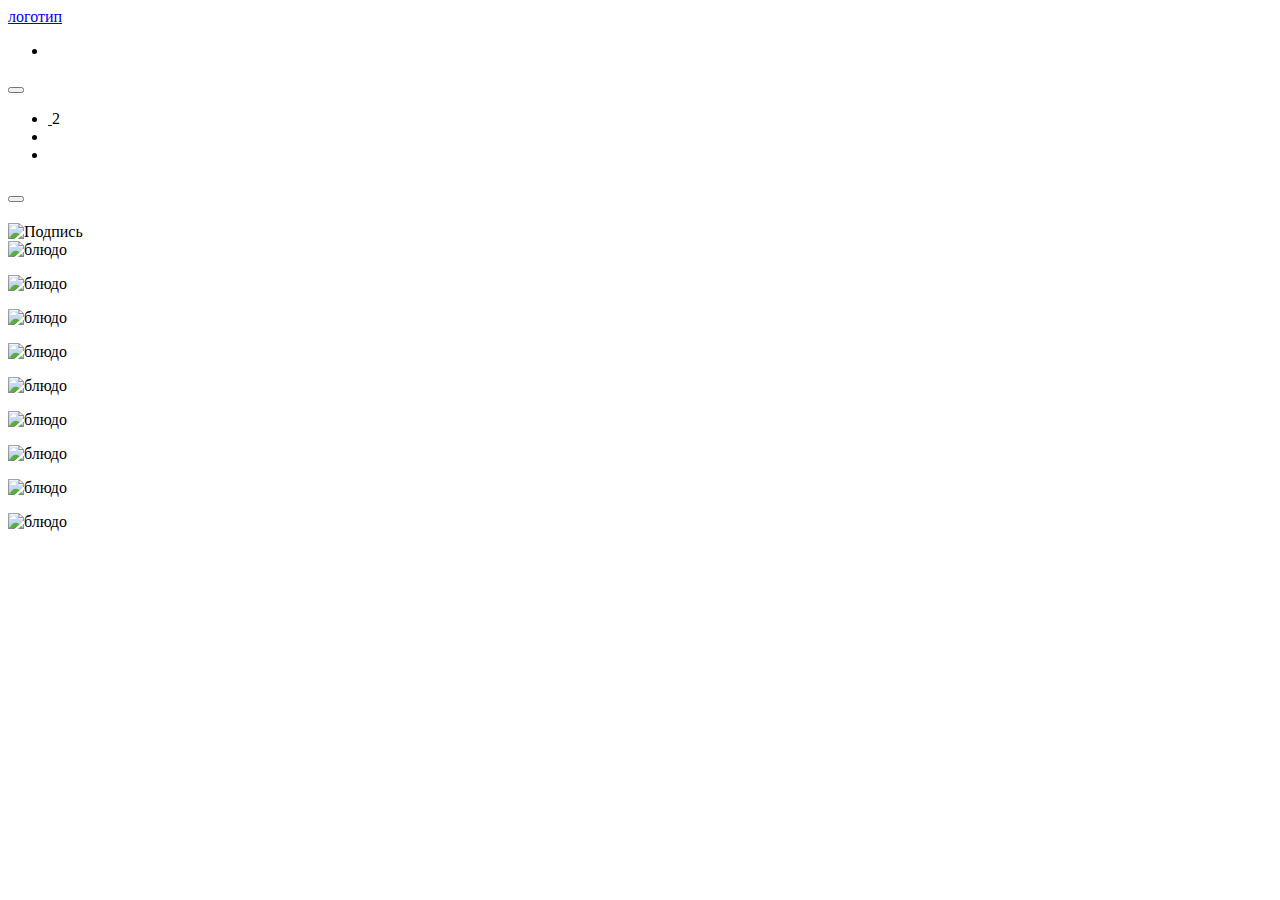
==== index.html @ 9a44a6b9 "add lesson51" ====
<!DOCTYPE html>
<html lang="ru">

<head>
    <meta charset="UTF-8">
    <meta name="viewport" content="width=device-width, initial-scale=1.0">
    <title>Домашка по Бэм</title>
</head>

<body>
    <header class="main-header">
        <div class="container">
            <a href="#" class="header-logo">логотип</a>
            <img src="" alt="">
            <nav class="header-menu">
                <ul class="header-menu-list">
                    <li>
                        <a class="header_menu_link header_menu_link--active" href="#"></a>
                        <a class="header_menu_link header_menu_link--active" href="#"></a>
                        <a class="header_menu_link header_menu_link--active" href="#"></a>
                        <a class="header_menu_link header_menu_link--active" href="#"></a>
                        <a class="header_menu_link header_menu_link--active" href="#"></a>
                        <a class="header_menu_link header_menu_link--active" href="#"></a>
                        <a class="header_menu_link header_menu_link--active" href="#"></a>
                        <a class="header_menu_link header_menu_link--active" href="#"></a>
                        <a class="header_menu_link header_menu_link--active" href="#"></a>
                    </li>
                </ul>
                <div class="header-user-nav">
                    <button class="header-button" type="button">
                    </button>
                    <div class="header-controls">
                        <ul class="header-controls-nav">
                            <li class="header-controls-icon">
                                <a href="#" class="header-controls-link">
                                    <img src="" alt="">
                                </a>
                                <span>2</span>
                            </li>
                            <li class="header-controls-icon">
                                <a href="#" class="header-controls-link">
                                    <img src="" alt="">
                                </a>
                            </li>
                            <li class="header-controls-icon">
                                <a href="#" class="header-controls-link">
                                    <img src="" alt="">
                                </a>
                            </li>

                        </ul>
                    </div>
                </div>
            </nav>
        </div>
    </header>
    <section class="welcome">
        <div class="container">
            <p class="welcome_subtitle"></p>
            <h1 class="welcome_title"></h1>
            <p class="welcome_text"></p>
            <button class="welcome_button welcome_button--active"></button>
        </div class="container">
    </section>
    <section class="about">
        <div class="about_container">
            <p class="about_subtitle"></p>
            <h2 class="about_title"></h2>
            <p class="about_text"></p>
            <img src="#" alt="Подпись">
        </div>
        <div class="about_dishes">
            <img src="#" alt="блюдо">
            <p class="about_article_text"></p>
        </div>
        <div class="about_dishes">
            <img src="#" alt="блюдо">
            <p class="about_article_text"></p>
        </div>
        <div class="about_dishes">
            <img src="#" alt="блюдо">
            <p class="about_article_text"></p>
        </div>
        <div class="about_dishes">
            <img src="#" alt="блюдо">
            <p class="about_article_text"></p>
        </div>
        <div class="about_dishes">
            <img src="#" alt="блюдо">
            <p class="about_article_text"></p>
        </div>
        <div class="about_dishes">
            <img src="#" alt="блюдо">
            <p class="about_article_text"></p>
        </div>
        <div class="about_dishes">
            <img src="#" alt="блюдо">
            <p class="about_article_text"></p>
        </div>
        <div class="about_dishes">
            <img src="#" alt="блюдо">
            <p class="about_article_text"></p>
        </div>
        <div class="about_dishes">
            <img src="#" alt="блюдо">
            <p class="about_article_text"></p>
        </div>
    </section>
</body>

</html>
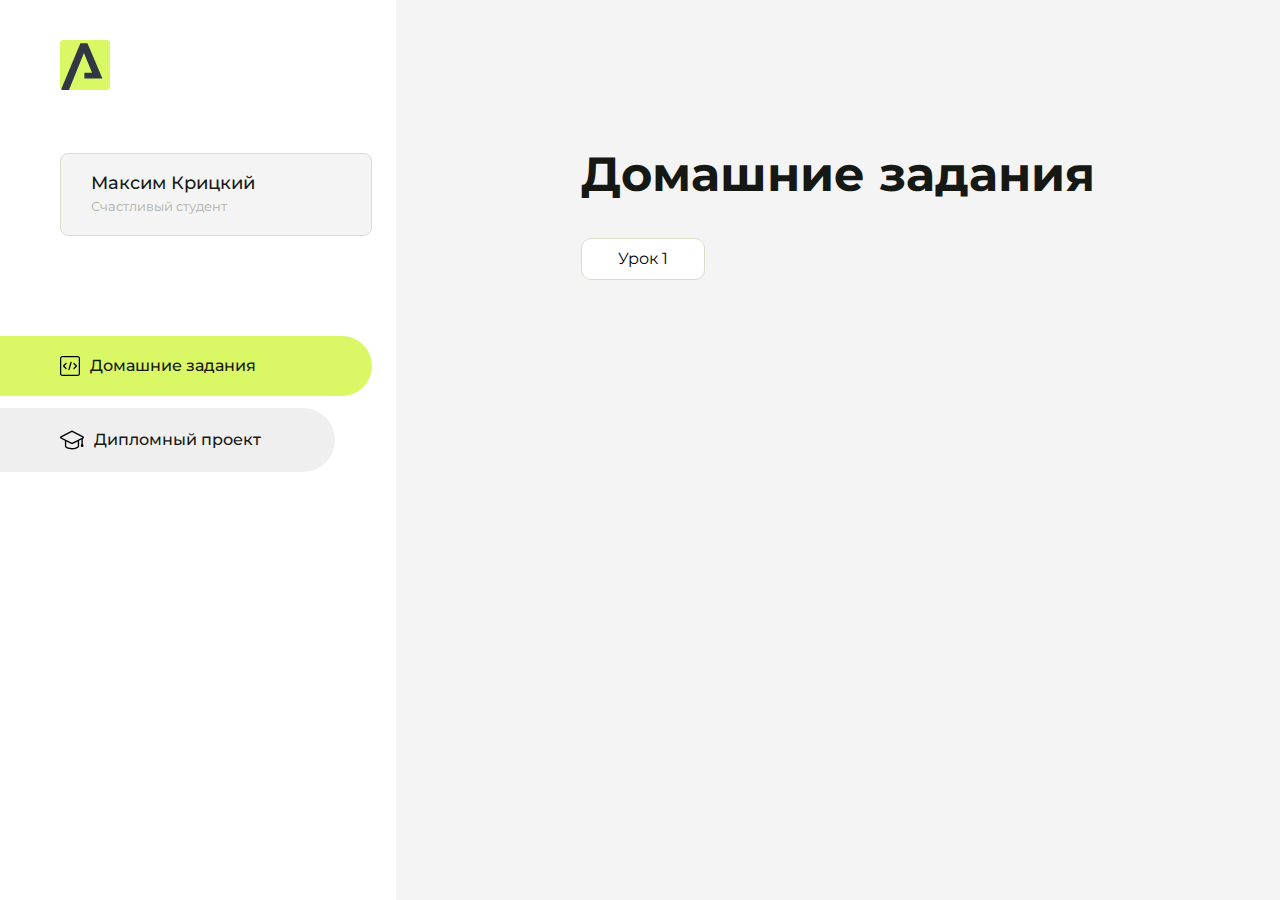
==== commit 3dd78796: "add index.html" ====
--- a/index.html
+++ b/index.html
@@ -1,111 +1,117 @@
 <!DOCTYPE html>
-<html lang="ru">
-
+<html lang="en">
 <head>
     <meta charset="UTF-8">
     <meta name="viewport" content="width=device-width, initial-scale=1.0">
-    <title>Домашка по Бэм</title>
+    <title>Домашняя работа</title>
+    <link rel="shortcut icon" href="src/logo.ico" type="image/x-icon">
+    <link rel="preconnect" href="https://fonts.googleapis.com">
+    <link rel="preconnect" href="https://fonts.gstatic.com" crossorigin>
+    <link href="https://fonts.googleapis.com/css2?family=Montserrat:wght@400;500;700&family=Rubik:wght@500&display=swap"
+          rel="stylesheet">
+    <link rel="stylesheet" href="src/style.css">
 </head>
+<body id="body">
+<div class="overlay" id="overlay"></div>
+<div class="layout">
+    <div class="burger" id="burger">
+        <svg viewBox="0 0 24 24" fill="none" xmlns="http://www.w3.org/2000/svg">
+            <g id="SVGRepo_bgCarrier" stroke-width="0"></g>
+            <g id="SVGRepo_tracerCarrier" stroke-linecap="round" stroke-linejoin="round"></g>
+            <g id="SVGRepo_iconCarrier">
+                <path d="M4 18L20 18" stroke="#DAF765" stroke-width="2" stroke-linecap="round"></path>
+                <path d="M4 12L20 12" stroke="#DAF765" stroke-width="2" stroke-linecap="round"></path>
+                <path d="M4 6L20 6" stroke="#DAF765" stroke-width="2" stroke-linecap="round"></path>
+            </g>
+        </svg>
+    </div>
+    <aside class="sidebar" id="sidebar">
+        <div class="sidebar__inner">
+            <div class="logo">
+                <svg width="50" height="50" viewBox="0 0 50 50" fill="none" xmlns="http://www.w3.org/2000/svg">
+                    <g clip-path="url(#clip0_513_74730)">
+                        <path d="M46.17 -0.257004H3.83C1.57281 -0.257004 -0.257 1.57281 -0.257 3.83V46.17C-0.257 48.4272 1.57281 50.257 3.83 50.257H46.17C48.4272 50.257 50.257 48.4272 50.257 46.17V3.83C50.257 1.57281 48.4272 -0.257004 46.17 -0.257004Z"
+                              fill="#DAF765"/>
+                        <path d="M24.375 38.4H42.461L27.441 3.1585H20.4355C20.4355 3.1585 6.7895 35.881 1.1945 49.294C2.015 50.0275 3.0945 50.257 3.6945 50.257H8.8445L23.954 13.07L32.0465 32.8285H24.375V38.4Z"
+                              fill="#323843"/>
+                    </g>
+                    <defs>
+                        <clipPath id="clip0_513_74730">
+                            <rect width="50" height="50" fill="white"/>
+                        </clipPath>
+                    </defs>
+                </svg>
+            </div>
+            <div class="sidebar__user">
+                <div class="sidebar__name">Максим Крицкий</div>
+                <div class="sidebar__text">Счастливый студент</div>
+            </div>
+            <div class="sidebar__tabs">
+                <div class="sidebar__item">
+                    <button class="sidebar__button active" id="tasks">
+                        <svg xmlns="http://www.w3.org/2000/svg" width="20" height="20" viewBox="0 0 20 20" fill="none">
+                            <g clip-path="url(#clip0_704_74543)">
+                                <path d="M17.7083 20H2.29167C1.0275 20 0 18.9725 0 17.7083V2.29167C0 1.0275 1.0275 0 2.29167 0H17.7083C18.9725 0 20 1.0275 20 2.29167V17.7083C20 18.9725 18.9725 20 17.7083 20ZM2.29167 1.25C1.7175 1.25 1.25 1.7175 1.25 2.29167V17.7083C1.25 18.2825 1.7175 18.75 2.29167 18.75H17.7083C18.2825 18.75 18.75 18.2825 18.75 17.7083V2.29167C18.75 1.7175 18.2825 1.25 17.7083 1.25H2.29167Z"
+                                      fill="black"/>
+                                <path d="M6.04167 13.125C5.88167 13.125 5.72167 13.0642 5.6 12.9417L3.1 10.4417C2.85583 10.1975 2.85583 9.80167 3.1 9.5575L5.6 7.0575C5.84417 6.81333 6.24 6.81333 6.48417 7.0575C6.72833 7.30167 6.72833 7.6975 6.48417 7.94167L4.42583 10L6.48417 12.0583C6.72833 12.3025 6.72833 12.6983 6.48417 12.9425C6.36167 13.0642 6.20167 13.125 6.04167 13.125Z"
+                                      fill="black"/>
+                                <path d="M8.95833 14.1667C8.9 14.1667 8.84 14.1583 8.78167 14.1417C8.45083 14.0442 8.26083 13.6967 8.35833 13.3658L10.4417 6.28251C10.5392 5.95084 10.8892 5.76417 11.2175 5.85917C11.5483 5.95667 11.7383 6.30417 11.6408 6.63501L9.5575 13.7183C9.47833 13.9908 9.22833 14.1667 8.95833 14.1667Z"
+                                      fill="black"/>
+                                <path d="M13.9583 13.125C13.7983 13.125 13.6383 13.0642 13.5167 12.9417C13.2725 12.6975 13.2725 12.3017 13.5167 12.0575L15.575 9.99916L13.5167 7.94083C13.2725 7.69666 13.2725 7.30083 13.5167 7.05666C13.7608 6.81249 14.1567 6.81249 14.4008 7.05666L16.9008 9.55666C17.145 9.80083 17.145 10.1967 16.9008 10.4408L14.4008 12.9408C14.2783 13.0642 14.1183 13.125 13.9583 13.125Z"
+                                      fill="black"/>
+                            </g>
+                            <defs>
+                                <clipPath id="clip0_704_74543">
+                                    <rect width="20" height="20" fill="white"/>
+                                </clipPath>
+                            </defs>
+                        </svg>
+                        <span>Домашние задания</span></button>
+                </div>
+                <div class="sidebar__item">
+                    <button class="sidebar__button" id="diplom">
+                        <svg xmlns="http://www.w3.org/2000/svg" width="24" height="24" viewBox="0 0 24 24" fill="none">
+                            <g clip-path="url(#clip0_704_74553)">
+                                <path d="M23.2628 10.5971C23.7176 10.365 24 9.90375 24 9.39337C24 8.883 23.7176 8.42175 23.2628 8.18962L12.6135 2.75362C12.2291 2.55824 11.7705 2.55787 11.3854 2.75399L0.736875 8.19C0.282375 8.42175 0 8.883 0 9.39337C0 9.90375 0.282375 10.365 0.736875 10.5971L4.89038 12.7177V18.2074C4.89038 19.8154 8.412 21.393 12 21.393C15.5884 21.393 19.1096 19.815 19.1096 18.2074V12.7174L21.4609 11.517V15.8017L20.901 17.2305C20.7409 17.6389 20.7934 18.0994 21.0405 18.4616C21.2876 18.8246 21.6979 19.041 22.1366 19.041C22.5754 19.041 22.9852 18.8246 23.2324 18.462C23.4795 18.099 23.532 17.6385 23.3719 17.2301L22.8124 15.8021V10.827L23.2628 10.5971ZM17.7623 18.1721C17.6198 18.6375 15.3491 20.0419 12 20.0419C8.65088 20.0419 6.38025 18.6375 6.2415 18.2074V12.3037L6.23887 12.3019C6.23812 12.057 6.1065 11.8207 5.87325 11.7019L1.3515 9.39337L12 3.95737L22.6489 9.39337L12 14.8294L5.87325 11.7019C5.54063 11.5331 4.6695 11.6674 4.5 12C4.33012 12.3322 4.55813 12.5479 4.89038 12.7177L11.3857 16.0331C11.5781 16.1314 11.7889 16.1805 12 16.1805C12.2107 16.1805 12.4222 16.1314 12.6146 16.0331L17.7593 13.407L17.7623 18.1721Z"
+                                      fill="black"/>
+                            </g>
+                            <defs>
+                                <clipPath id="clip0_704_74553">
+                                    <rect width="24" height="24" fill="white"/>
+                                </clipPath>
+                            </defs>
+                        </svg>
+                        <span>Дипломный проект</span></button>
+                </div>
+            </div>
+        </div>
 
-<body>
-    <header class="main-header">
+    </aside>
+    <div class="content">
         <div class="container">
-            <a href="#" class="header-logo">логотип</a>
-            <img src="" alt="">
-            <nav class="header-menu">
-                <ul class="header-menu-list">
-                    <li>
-                        <a class="header_menu_link header_menu_link--active" href="#"></a>
-                        <a class="header_menu_link header_menu_link--active" href="#"></a>
-                        <a class="header_menu_link header_menu_link--active" href="#"></a>
-                        <a class="header_menu_link header_menu_link--active" href="#"></a>
-                        <a class="header_menu_link header_menu_link--active" href="#"></a>
-                        <a class="header_menu_link header_menu_link--active" href="#"></a>
-                        <a class="header_menu_link header_menu_link--active" href="#"></a>
-                        <a class="header_menu_link header_menu_link--active" href="#"></a>
-                        <a class="header_menu_link header_menu_link--active" href="#"></a>
+            <div class="content__block" id="tasksBlock">
+                <div class="content__title">Домашние задания</div>
+                <ul class="content__list">
+                    <li class="content__list-item">
+                        <a href="lessones/lesson.html">Урок 1</a>
                     </li>
                 </ul>
-                <div class="header-user-nav">
-                    <button class="header-button" type="button">
-                    </button>
-                    <div class="header-controls">
-                        <ul class="header-controls-nav">
-                            <li class="header-controls-icon">
-                                <a href="#" class="header-controls-link">
-                                    <img src="" alt="">
-                                </a>
-                                <span>2</span>
-                            </li>
-                            <li class="header-controls-icon">
-                                <a href="#" class="header-controls-link">
-                                    <img src="" alt="">
-                                </a>
-                            </li>
-                            <li class="header-controls-icon">
-                                <a href="#" class="header-controls-link">
-                                    <img src="" alt="">
-                                </a>
-                            </li>
-
-                        </ul>
+            </div>
+            <div class="content__block hidden" id="diplomBlock">
+                <div class="content__title">Дипломный проект</div>
+                <div class="content__list-diplom">
+                    <a href="lessones/lesson.html">Ссылка на ДЗ</a>
+                </div>
+                <div class="content__decor">
+                    <div class="content__decor-text">Давай проверим, чему ты научился!</div>
+                    <div class="content__decor-img">
+                        <img src="src/decor.png" alt="decor">
                     </div>
                 </div>
-            </nav>
+            </div>
         </div>
-    </header>
-    <section class="welcome">
-        <div class="container">
-            <p class="welcome_subtitle"></p>
-            <h1 class="welcome_title"></h1>
-            <p class="welcome_text"></p>
-            <button class="welcome_button welcome_button--active"></button>
-        </div class="container">
-    </section>
-    <section class="about">
-        <div class="about_container">
-            <p class="about_subtitle"></p>
-            <h2 class="about_title"></h2>
-            <p class="about_text"></p>
-            <img src="#" alt="Подпись">
-        </div>
-        <div class="about_dishes">
-            <img src="#" alt="блюдо">
-            <p class="about_article_text"></p>
-        </div>
-        <div class="about_dishes">
-            <img src="#" alt="блюдо">
-            <p class="about_article_text"></p>
-        </div>
-        <div class="about_dishes">
-            <img src="#" alt="блюдо">
-            <p class="about_article_text"></p>
-        </div>
-        <div class="about_dishes">
-            <img src="#" alt="блюдо">
-            <p class="about_article_text"></p>
-        </div>
-        <div class="about_dishes">
-            <img src="#" alt="блюдо">
-            <p class="about_article_text"></p>
-        </div>
-        <div class="about_dishes">
-            <img src="#" alt="блюдо">
-            <p class="about_article_text"></p>
-        </div>
-        <div class="about_dishes">
-            <img src="#" alt="блюдо">
-            <p class="about_article_text"></p>
-        </div>
-        <div class="about_dishes">
-            <img src="#" alt="блюдо">
-            <p class="about_article_text"></p>
-        </div>
-        <div class="about_dishes">
-            <img src="#" alt="блюдо">
-            <p class="about_article_text"></p>
-        </div>
-    </section>
+    </div>
+</div>
+<script src="src/index.js"></script>
 </body>
-
-</html>+</html>
--- a/src/style.css
+++ b/src/style.css
@@ -0,0 +1,292 @@
+
+*{padding: 0;margin: 0;border: 0;}
+*,*:before,*:after{-webkit-box-sizing: border-box;box-sizing: border-box;}
+:focus,:active{outline: none;}
+a:focus,a:active{outline: none;}
+nav,footer,header,aside{display: block;}
+html,body{
+    height:100%;width:100%;
+    font-size:100%;line-height:1;-ms-text-size-adjust:100%;-moz-text-size-adjust:100%;-webkit-text-size-adjust:100%;}
+input,button,textarea{font-family:inherit;}
+input::-ms-clear{display: none;}
+button{cursor: pointer;}
+button::-moz-focus-inner{padding:0;border:0;}
+a,a:visited{text-decoration: none;}
+a:hover{text-decoration: none;}
+ul li{list-style: none;}
+img{vertical-align: top;}
+h1,h2,h3,h4,h5,h6{font-size:inherit;font-weight: inherit;}
+a{color:inherit;}
+
+
+
+body {
+    font-family: "Montserrat",SansSerif;
+    color: black;
+}
+
+body.overflow {
+    overflow: hidden;
+}
+
+
+
+.layout {
+    display: -webkit-box;
+    display: -ms-flexbox;
+    display: flex;
+    min-height: 100vh;
+}
+
+.sidebar {
+    padding: 40px 24px 40px 0;
+    -ms-flex-negative: 0;
+    flex-shrink: 0;
+    background-color: white;
+}
+
+
+
+.content {
+    -webkit-box-flex: 1;
+    -ms-flex-positive: 1;
+    flex-grow: 1;
+    background-color: #F4F4F4;
+}
+
+.container {
+    display: -webkit-box;
+    display: -ms-flexbox;
+    display: flex;
+    -webkit-box-orient: vertical;
+    -webkit-box-direction: normal;
+    -ms-flex-direction: column;
+    flex-direction: column;
+    -webkit-box-pack: center;
+    -ms-flex-pack: center;
+    justify-content: center;
+    -webkit-box-align: center;
+    -ms-flex-align: center;
+    align-items: center;
+    padding: 150px 60px 80px 60px;
+}
+
+
+.logo {
+    margin-left: 60px;
+    margin-bottom: 60px;
+}
+
+.sidebar__user {
+    background-color: #F4F4F4;
+    padding: 20px 30px;
+    margin-left: 60px;
+    margin-bottom: 100px;
+    border-radius: 8px;
+    border: 1px solid #DADEC9;
+}
+
+.sidebar__name {
+    color:#161814;
+    font-size: 18px;
+    font-weight: 500;
+    margin-bottom: 6px;
+}
+
+.sidebar__text {
+    color: #AFB1A7;
+    font-size: 13px;
+    font-weight: 400;
+    line-height: 130%; /* 16.9px */
+}
+
+.sidebar__item {
+    width: 372px;
+}
+
+.sidebar__button {
+    display: -webkit-box;
+    display: -ms-flexbox;
+    display: flex;
+    -webkit-box-align: center;
+    -ms-flex-align: center;
+    align-items: center;
+    gap: 10px;
+    padding: 20px 60px;
+    margin-bottom: 12px;
+    border-radius: 0px 100px 100px 0px;
+    -webkit-transition: all .5s;
+    -o-transition: all .5s;
+    transition: all .5s;
+    cursor: pointer;
+    width: 90%;
+    color:#161814;
+    font-size: 16px;
+    font-weight: 500;
+}
+
+.sidebar__button.active , .sidebar__button:hover {
+    width: 100%;
+    background-color: #DAF765;
+}
+
+
+.content__title {
+    color: #161814;
+    font-size: 48px;
+    font-weight: 700;
+    margin-bottom: 40px;
+}
+
+.content__list {
+    display: -webkit-box;
+    display: -ms-flexbox;
+    display: flex;
+    -webkit-box-align: center;
+    -ms-flex-align: center;
+    align-items: center;
+    -ms-flex-wrap: wrap;
+    flex-wrap: wrap;
+    gap: 20px;
+}
+
+
+
+.content__list-item  {
+    cursor: pointer;
+    padding: 12px 18px;
+    background-color: #fff;
+    border-radius: 10px;
+    border: 1px solid #DADEC9;
+    -webkit-transition: all .3s;
+    -o-transition: all .3s;
+    transition: all .3s;
+}
+
+.content__list-item:hover,.content__list-diplom:hover {
+    background-color: #AFB1A7;
+}
+
+li a {
+    padding: 12px 18px;
+
+}
+
+
+.content__list-diplom {
+    -webkit-transition: all .3s;
+    -o-transition: all .3s;
+    transition: all .3s;
+    display: inline-block;
+    padding: 12px 18px;
+    background-color: #fff;
+    border-radius: 10px;
+    border: 1px solid #DADEC9;
+}
+
+.content__decor {
+    display: -webkit-box;
+    display: -ms-flexbox;
+    display: flex;
+    -webkit-box-align: center;
+    -ms-flex-align: center;
+    align-items: center;
+}
+
+.content__decor-text {
+    color:#BEDD44;
+    font-size: 36px;
+    font-weight: 700;
+    line-height: 110%; /* 39.6px */
+}
+
+.content__block {
+    max-width: 1200px;
+}
+
+.content__block.hidden {
+    display: none;
+}
+
+.content__decor-img img{
+    width: 100%;
+}
+
+.burger {
+    display: none;
+    padding: 5px;
+    position: fixed;
+    top: 3%;
+    right: 7%;
+    width: 40px;
+    height: 40px;
+    background-color: #161814;
+    border-radius: 50%;
+    z-index: 10;
+    border: 1px solid #DAF765;
+}
+
+@media (max-width: 768px) {
+    .burger {
+        display: block;
+    }
+
+    .sidebar {
+        -webkit-transition: all .3s;
+        -o-transition: all .3s;
+        transition: all .3s;
+        -webkit-transform: translateX(-100%);
+        -ms-transform: translateX(-100%);
+        transform: translateX(-100%);
+        position: fixed;
+        top: 0;
+        left: 0;
+        bottom: 0;
+        z-index: 5;
+    }
+
+    .sidebar.show {
+        -webkit-transform: translateX(0%);
+        -ms-transform: translateX(0%);
+        transform: translateX(0%);
+    }
+
+    .overlay {
+        opacity: 0;
+        pointer-events: none;
+        -webkit-transition: all .3s;
+        -o-transition: all .3s;
+        transition: all .3s;
+        position: absolute;
+        top: 0;
+        right: 0;
+        left: 0;
+        bottom: 0;
+        z-index: 3;
+        background-color: #000000e0;
+    }
+
+    .overlay.show {
+        opacity: 1;
+        pointer-events: all;
+    }
+
+    .container {
+        padding: 40px 20px;
+        min-height: 100%;
+    }
+
+    .content__decor {
+        margin-top: 20px;
+        -webkit-box-orient: vertical;
+        -webkit-box-direction: normal;
+        -ms-flex-direction: column;
+        flex-direction: column;
+    }
+}
+
+@media (max-width: 400px) {
+    .sidebar__user {
+        margin-left: 0;
+    }
+}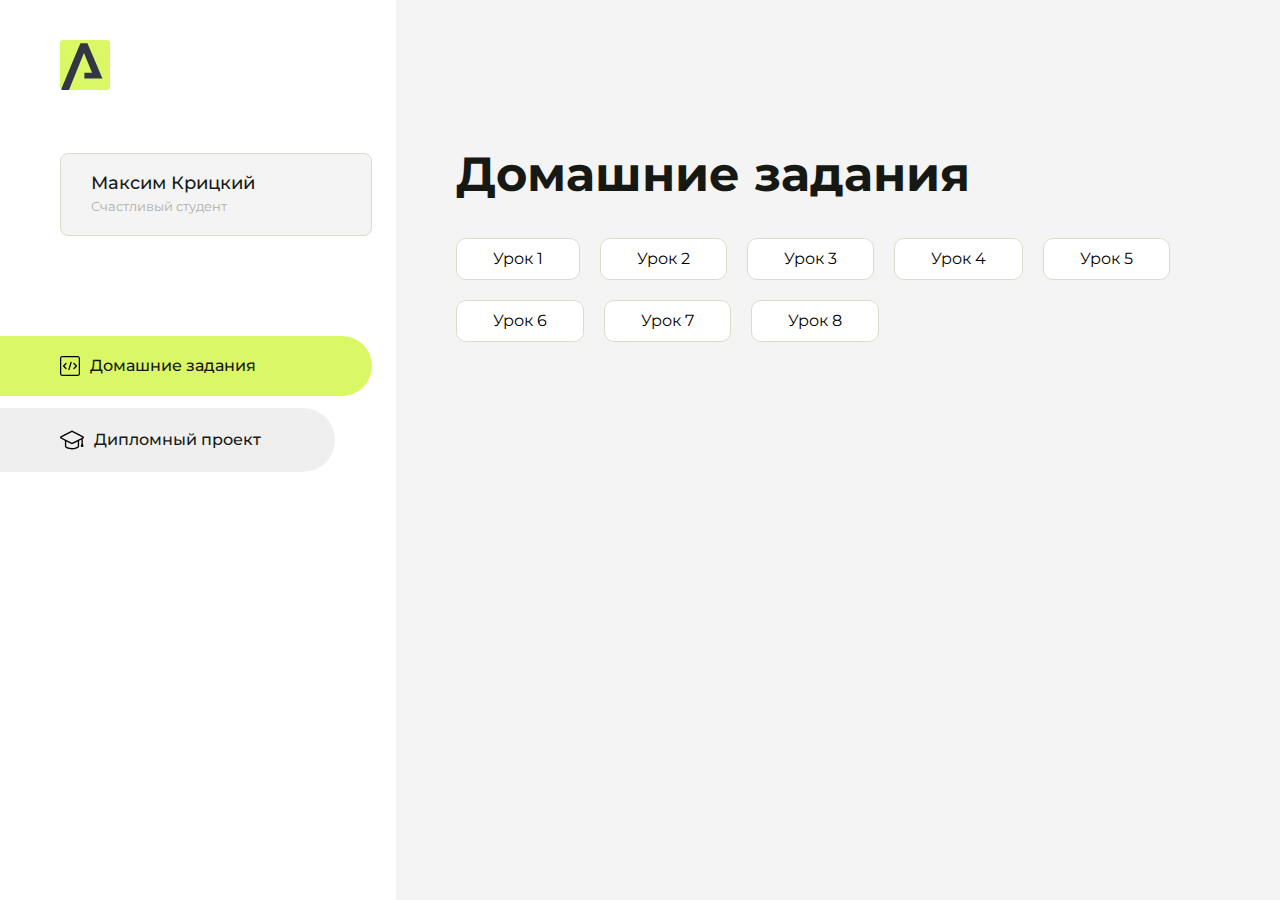
==== commit f83686b1: "Update index.html" ====
--- a/index.html
+++ b/index.html
@@ -95,6 +95,27 @@
                     <li class="content__list-item">
                         <a href="lessones/lesson.html">Урок 1</a>
                     </li>
+                    <li class="content__list-item">
+                        <a href="lesson5/lesson.html">Урок 2</a>
+                    </li>
+                    <li class="content__list-item">
+                        <a href="lesson6/lesson.html">Урок 3</a>
+                    </li>
+                    <li class="content__list-item">
+                        <a href="lesson7/lesson.html">Урок 4</a>
+                    </li>
+                    <li class="content__list-item">
+                        <a href="lesson9/lesson.html">Урок 5</a>
+                    </li>
+                    <li class="content__list-item">
+                        <a href="lesson36/lesson.html">Урок 6</a>
+                    </li>
+                    <li class="content__list-item">
+                        <a href="lesson43/index.html">Урок 7</a>
+                    </li>
+                    <li class="content__list-item">
+                        <a href="lessones/lesson.html">Урок 8</a>
+                    </li>
                 </ul>
             </div>
             <div class="content__block hidden" id="diplomBlock">
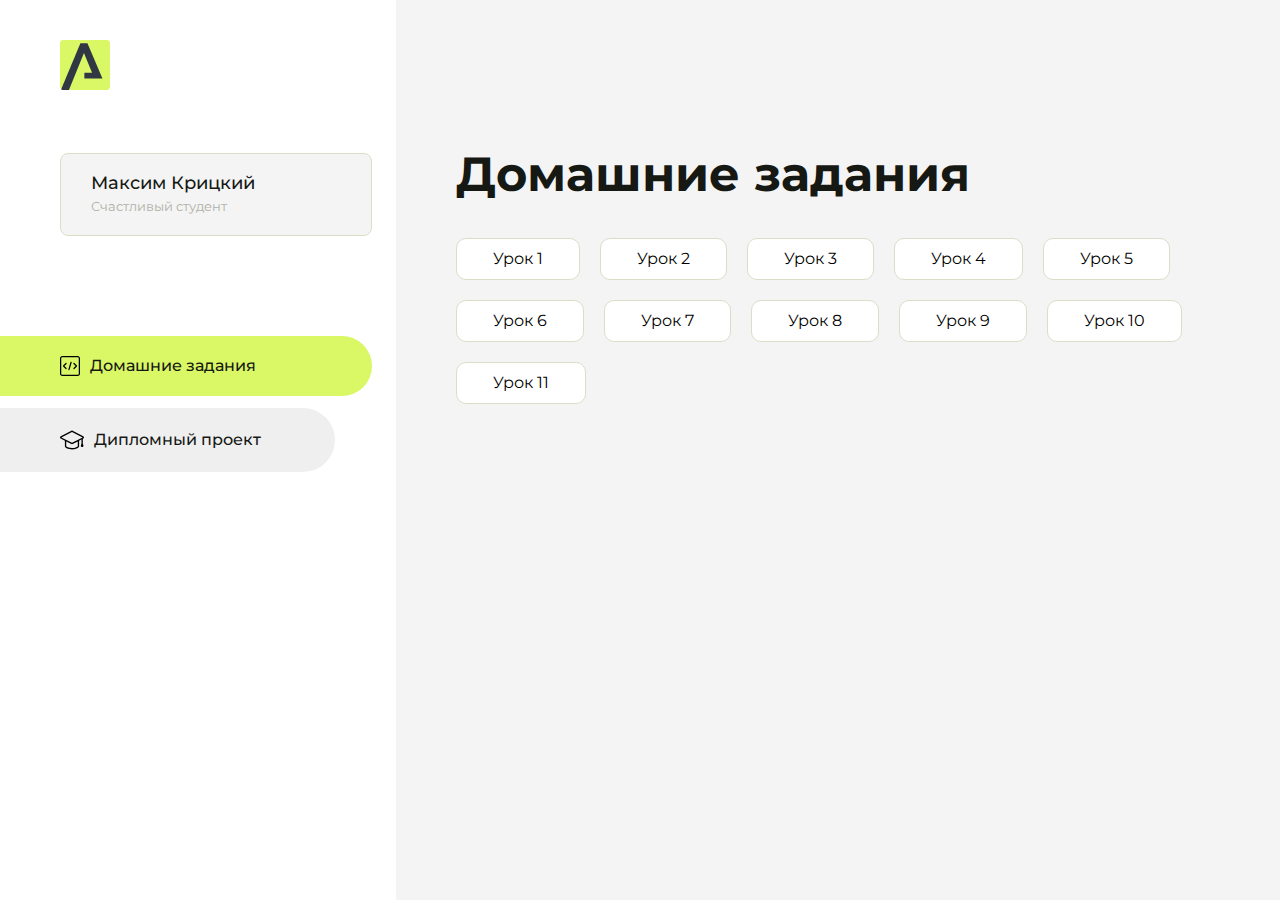
==== commit 1cceeeed: "Update index.html" ====
--- a/index.html
+++ b/index.html
@@ -114,8 +114,18 @@
                         <a href="lesson43/index.html">Урок 7</a>
                     </li>
                     <li class="content__list-item">
-                        <a href="lessones/lesson.html">Урок 8</a>
+                        <a href="lesson51/index.html">Урок 8</a>
                     </li>
+                    <li class="content__list-item">
+                        <a href="lesson54/index.html">Урок 9</a>
+                    </li>
+                    <li class="content__list-item">
+                        <a href="lesson55/index.html">Урок 10</a>
+                    </li>
+                    <li class="content__list-item">
+                        <a href="lesson57/index.html">Урок 11</a>
+                    </li>
+
                 </ul>
             </div>
             <div class="content__block hidden" id="diplomBlock">
